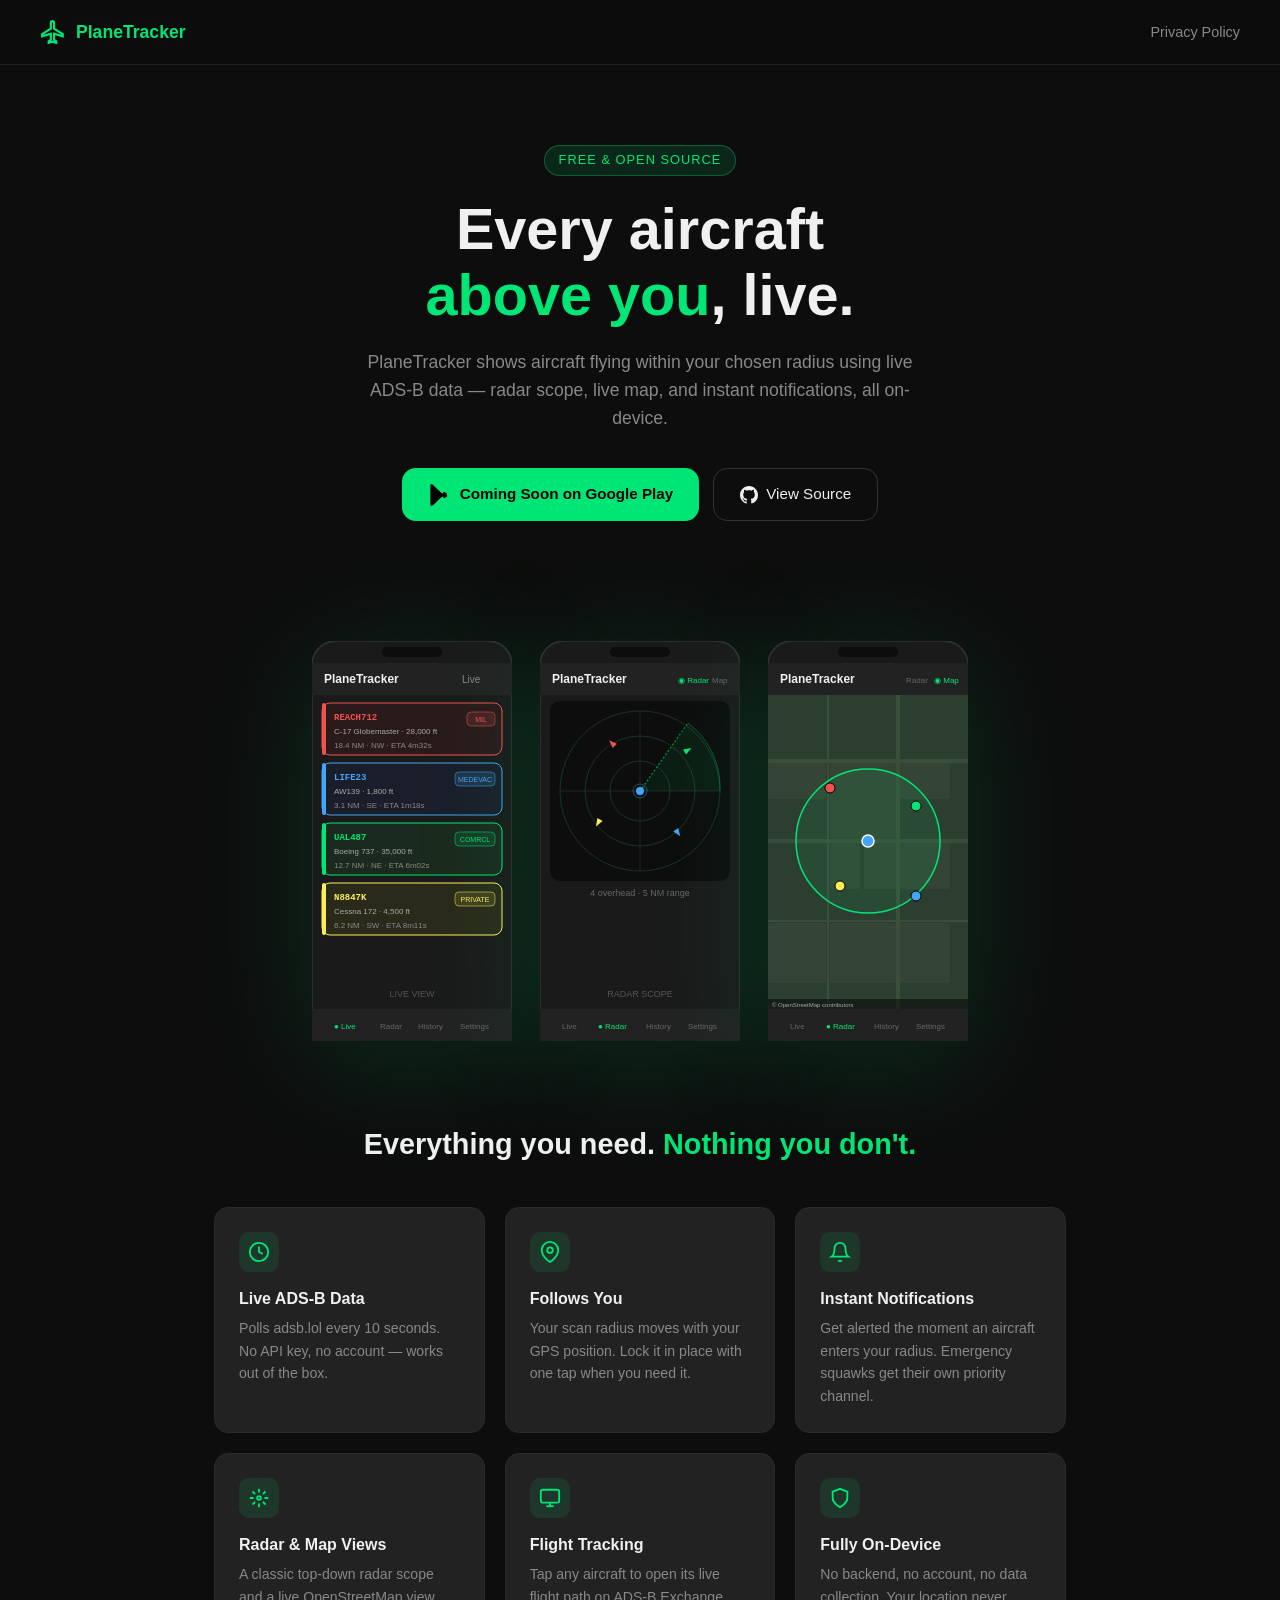
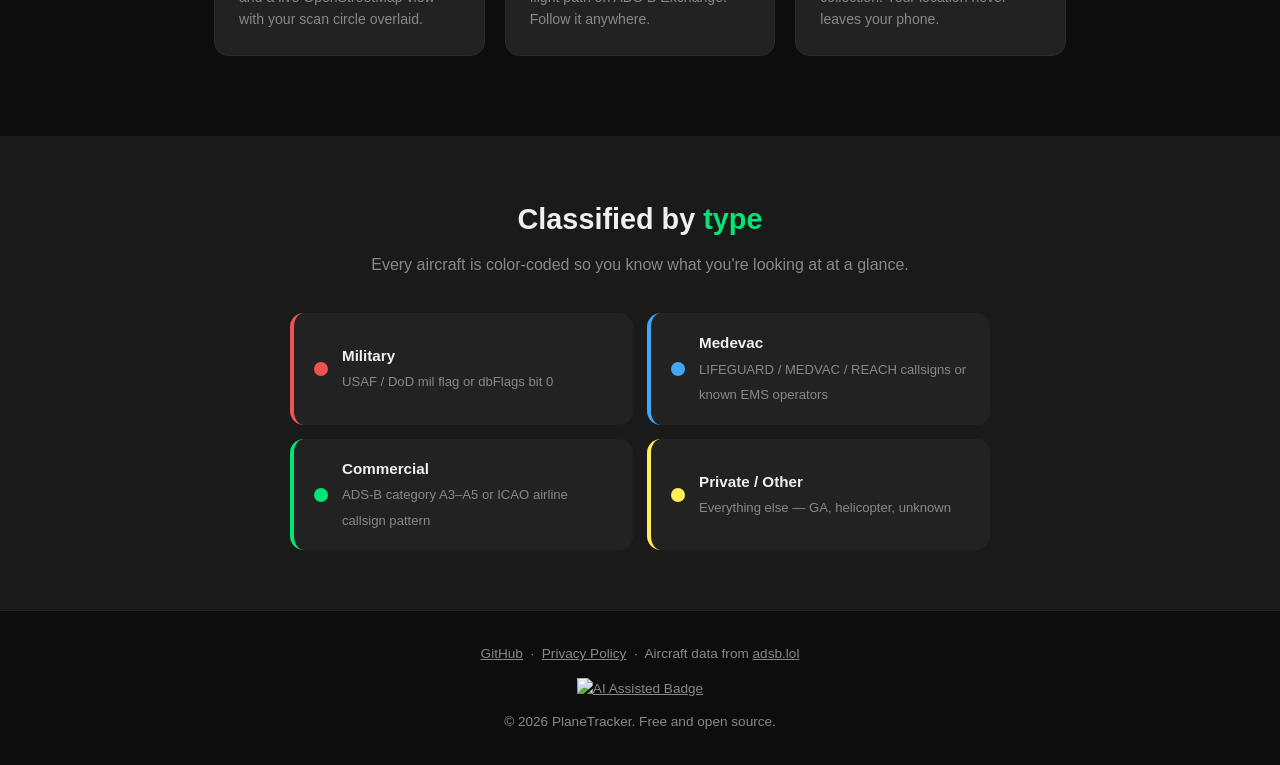
==== docs/index.html @ bd4d2613 "Add GitHub Pages docs site with home page and privacy policy - docs/index.html: landing page with SV" ====
<!DOCTYPE html>
<html lang="en">
<head>
  <meta charset="UTF-8" />
  <meta name="viewport" content="width=device-width, initial-scale=1.0" />
  <title>PlaneTracker — Live Aircraft Radar for Android</title>
  <meta name="description" content="PlaneTracker shows every aircraft flying within your chosen radius using live ADS-B data. Radar scope, live map, and instant notifications." />
  <style>
    :root {
      --bg:       #0d0d0d;
      --surface:  #1a1a1a;
      --card:     #222222;
      --green:    #00e676;
      --green-dim:#00c853;
      --red:      #ef5350;
      --blue:     #42a5f5;
      --yellow:   #ffee58;
      --text:     #f0f0f0;
      --muted:    #888;
      --radius:   14px;
    }
    * { box-sizing: border-box; margin: 0; padding: 0; }
    body {
      background: var(--bg);
      color: var(--text);
      font-family: -apple-system, BlinkMacSystemFont, "Segoe UI", Roboto, sans-serif;
      line-height: 1.6;
    }

    /* NAV */
    nav {
      display: flex;
      align-items: center;
      justify-content: space-between;
      padding: 18px 40px;
      border-bottom: 1px solid #222;
      position: sticky;
      top: 0;
      background: rgba(13,13,13,0.92);
      backdrop-filter: blur(8px);
      z-index: 100;
    }
    .nav-logo {
      display: flex;
      align-items: center;
      gap: 10px;
      font-weight: 700;
      font-size: 1.1rem;
      color: var(--green);
      text-decoration: none;
    }
    .nav-logo svg { width: 26px; height: 26px; }
    nav a { color: var(--muted); text-decoration: none; font-size: .9rem; }
    nav a:hover { color: var(--text); }

    /* HERO */
    .hero {
      text-align: center;
      padding: 80px 24px 60px;
      max-width: 900px;
      margin: 0 auto;
    }
    .hero-tag {
      display: inline-block;
      background: rgba(0,230,118,.12);
      color: var(--green);
      border: 1px solid rgba(0,230,118,.3);
      border-radius: 100px;
      padding: 4px 14px;
      font-size: .8rem;
      letter-spacing: .08em;
      text-transform: uppercase;
      margin-bottom: 20px;
    }
    h1 {
      font-size: clamp(2.2rem, 6vw, 3.6rem);
      font-weight: 800;
      line-height: 1.15;
      margin-bottom: 20px;
    }
    h1 span { color: var(--green); }
    .hero p {
      color: var(--muted);
      font-size: 1.1rem;
      max-width: 560px;
      margin: 0 auto 36px;
    }
    .hero-actions {
      display: flex;
      gap: 14px;
      justify-content: center;
      flex-wrap: wrap;
    }
    .btn-play {
      display: inline-flex;
      align-items: center;
      gap: 10px;
      background: var(--green);
      color: #000;
      font-weight: 700;
      font-size: .95rem;
      padding: 13px 26px;
      border-radius: var(--radius);
      text-decoration: none;
      transition: background .2s;
    }
    .btn-play:hover { background: var(--green-dim); }
    .btn-play svg { width: 22px; height: 22px; }
    .btn-ghost {
      display: inline-flex;
      align-items: center;
      gap: 8px;
      border: 1px solid #333;
      color: var(--text);
      font-size: .95rem;
      padding: 13px 26px;
      border-radius: var(--radius);
      text-decoration: none;
      transition: border-color .2s;
    }
    .btn-ghost:hover { border-color: var(--green); color: var(--green); }

    /* SCREENSHOTS */
    .screenshots {
      display: flex;
      justify-content: center;
      gap: 28px;
      padding: 60px 24px;
      flex-wrap: wrap;
    }
    .phone {
      width: 200px;
      flex-shrink: 0;
      filter: drop-shadow(0 20px 60px rgba(0,230,118,.15));
    }

    /* FEATURES */
    .features {
      max-width: 900px;
      margin: 0 auto;
      padding: 20px 24px 80px;
    }
    .features h2 {
      text-align: center;
      font-size: 1.8rem;
      margin-bottom: 40px;
    }
    .features h2 span { color: var(--green); }
    .grid {
      display: grid;
      grid-template-columns: repeat(auto-fit, minmax(240px, 1fr));
      gap: 20px;
    }
    .feat {
      background: var(--card);
      border: 1px solid #2a2a2a;
      border-radius: var(--radius);
      padding: 24px;
    }
    .feat-icon {
      width: 40px;
      height: 40px;
      background: rgba(0,230,118,.1);
      border-radius: 10px;
      display: flex;
      align-items: center;
      justify-content: center;
      margin-bottom: 14px;
    }
    .feat-icon svg { width: 22px; height: 22px; stroke: var(--green); fill: none; stroke-width: 2; }
    .feat h3 { font-size: 1rem; margin-bottom: 6px; }
    .feat p { color: var(--muted); font-size: .88rem; }

    /* CLASSES */
    .classes {
      background: var(--surface);
      padding: 60px 24px;
    }
    .classes-inner {
      max-width: 700px;
      margin: 0 auto;
      text-align: center;
    }
    .classes h2 { font-size: 1.8rem; margin-bottom: 10px; }
    .classes h2 span { color: var(--green); }
    .classes .sub { color: var(--muted); margin-bottom: 36px; }
    .class-grid {
      display: grid;
      grid-template-columns: repeat(2, 1fr);
      gap: 14px;
      text-align: left;
    }
    .class-card {
      background: var(--card);
      border-radius: var(--radius);
      padding: 18px 20px;
      display: flex;
      align-items: center;
      gap: 14px;
      border-left: 4px solid;
    }
    .class-card.mil  { border-color: var(--red); }
    .class-card.med  { border-color: var(--blue); }
    .class-card.com  { border-color: var(--green); }
    .class-card.priv { border-color: var(--yellow); }
    .dot {
      width: 14px; height: 14px; border-radius: 50%; flex-shrink: 0;
    }
    .dot.mil  { background: var(--red); }
    .dot.med  { background: var(--blue); }
    .dot.com  { background: var(--green); }
    .dot.priv { background: var(--yellow); }
    .class-card div { }
    .class-card strong { display: block; font-size: .95rem; }
    .class-card span { color: var(--muted); font-size: .82rem; }

    /* FOOTER */
    footer {
      border-top: 1px solid #222;
      padding: 32px 24px;
      text-align: center;
      color: var(--muted);
      font-size: .85rem;
    }
    footer a { color: var(--muted); text-decoration: underline; }
    footer a:hover { color: var(--green); }
    footer p + p { margin-top: 8px; }

    @media (max-width: 600px) {
      nav { padding: 14px 20px; }
      .class-grid { grid-template-columns: 1fr; }
    }
  </style>
</head>
<body>

<!-- NAV -->
<nav>
  <a class="nav-logo" href="index.html">
    <svg viewBox="0 0 24 24" fill="none" stroke="currentColor" stroke-width="2">
      <path d="M21 16v-2l-8-5V3.5a1.5 1.5 0 0 0-3 0V9l-8 5v2l8-2.5V19l-2 1.5V22l3.5-1 3.5 1v-1.5L13 19v-5.5z"/>
    </svg>
    PlaneTracker
  </a>
  <a href="privacy.html">Privacy Policy</a>
</nav>

<!-- HERO -->
<section class="hero">
  <div class="hero-tag">Free &amp; Open Source</div>
  <h1>Every aircraft<br /><span>above you</span>, live.</h1>
  <p>PlaneTracker shows aircraft flying within your chosen radius using live ADS-B data — radar scope, live map, and instant notifications, all on-device.</p>
  <div class="hero-actions">
    <a class="btn-play" href="#" id="play-link">
      <!-- Google Play icon -->
      <svg viewBox="0 0 24 24" fill="currentColor"><path d="M3.18 23.76c.37.21.8.22 1.19.04L16.91 12 4.37.2C3.98.02 3.55.03 3.18.24 2.8.46 2.57.88 2.57 1.37v21.26c0 .49.23.91.61 1.13z"/><path d="M20.43 10.18l-2.9-1.66-3.19 3.48 3.19 3.48 2.92-1.67c.83-.48.83-1.15-.02-1.63z"/><path d="M4.37.2l12.54 11.8L5.37 23.8z" opacity=".6"/><path d="M4.37.2 16.91 12 5.37.4z" opacity=".4"/></svg>
      Coming Soon on Google Play
    </a>
    <a class="btn-ghost" href="https://github.com/JTCozart/android-plane-tracker" target="_blank" rel="noopener">
      <svg width="18" height="18" viewBox="0 0 24 24" fill="currentColor"><path d="M12 0C5.37 0 0 5.37 0 12c0 5.31 3.435 9.795 8.205 11.385.6.105.825-.255.825-.57 0-.285-.015-1.23-.015-2.235-3.015.555-3.795-.735-4.035-1.41-.135-.345-.72-1.41-1.23-1.695-.42-.225-1.02-.78-.015-.795.945-.015 1.62.87 1.845 1.23 1.08 1.815 2.805 1.305 3.495.99.105-.78.42-1.305.765-1.605-2.67-.3-5.46-1.335-5.46-5.925 0-1.305.465-2.385 1.23-3.225-.12-.3-.54-1.53.12-3.18 0 0 1.005-.315 3.3 1.23.96-.27 1.98-.405 3-.405s2.04.135 3 .405c2.295-1.56 3.3-1.23 3.3-1.23.66 1.65.24 2.88.12 3.18.765.84 1.23 1.905 1.23 3.225 0 4.605-2.805 5.625-5.475 5.925.435.375.81 1.095.81 2.22 0 1.605-.015 2.895-.015 3.3 0 .315.225.69.825.57A12.02 12.02 0 0 0 24 12c0-6.63-5.37-12-12-12z"/></svg>
      View Source
    </a>
  </div>
</section>

<!-- SCREENSHOTS -->
<section class="screenshots">

  <!-- Phone 1: Live screen -->
  <svg class="phone" viewBox="0 0 200 400" xmlns="http://www.w3.org/2000/svg">
    <rect width="200" height="400" rx="24" fill="#1a1a1a" stroke="#333" stroke-width="1.5"/>
    <!-- notch -->
    <rect x="70" y="6" width="60" height="10" rx="5" fill="#0d0d0d"/>
    <!-- top bar -->
    <rect x="0" y="22" width="200" height="32" fill="#222"/>
    <text x="12" y="42" font-family="sans-serif" font-size="12" font-weight="700" fill="#f0f0f0">PlaneTracker</text>
    <text x="150" y="42" font-family="sans-serif" font-size="10" fill="#888">Live</text>
    <!-- aircraft cards -->
    <!-- card 1 military red -->
    <rect x="10" y="62" width="180" height="52" rx="8" fill="#2a1a1a" stroke="#ef5350" stroke-width="1"/>
    <rect x="10" y="62" width="4" height="52" rx="2" fill="#ef5350"/>
    <text x="22" y="79" font-family="monospace" font-size="9" font-weight="700" fill="#ef5350">REACH712</text>
    <text x="22" y="93" font-family="sans-serif" font-size="8" fill="#aaa">C-17 Globemaster · 28,000 ft</text>
    <text x="22" y="107" font-family="sans-serif" font-size="8" fill="#888">18.4 NM · NW · ETA 4m32s</text>
    <rect x="155" y="71" width="28" height="14" rx="4" fill="rgba(239,83,80,.15)" stroke="#ef5350" stroke-width=".5"/>
    <text x="169" y="81" text-anchor="middle" font-family="sans-serif" font-size="7" fill="#ef5350">MIL</text>
    <!-- card 2 blue medevac -->
    <rect x="10" y="122" width="180" height="52" rx="8" fill="#1a1e2a" stroke="#42a5f5" stroke-width="1"/>
    <rect x="10" y="122" width="4" height="52" rx="2" fill="#42a5f5"/>
    <text x="22" y="139" font-family="monospace" font-size="9" font-weight="700" fill="#42a5f5">LIFE23</text>
    <text x="22" y="153" font-family="sans-serif" font-size="8" fill="#aaa">AW139 · 1,800 ft</text>
    <text x="22" y="167" font-family="sans-serif" font-size="8" fill="#888">3.1 NM · SE · ETA 1m18s</text>
    <rect x="143" y="131" width="40" height="14" rx="4" fill="rgba(66,165,245,.15)" stroke="#42a5f5" stroke-width=".5"/>
    <text x="163" y="141" text-anchor="middle" font-family="sans-serif" font-size="7" fill="#42a5f5">MEDEVAC</text>
    <!-- card 3 green commercial -->
    <rect x="10" y="182" width="180" height="52" rx="8" fill="#1a2a1e" stroke="#00e676" stroke-width="1"/>
    <rect x="10" y="182" width="4" height="52" rx="2" fill="#00e676"/>
    <text x="22" y="199" font-family="monospace" font-size="9" font-weight="700" fill="#00e676">UAL487</text>
    <text x="22" y="213" font-family="sans-serif" font-size="8" fill="#aaa">Boeing 737 · 35,000 ft</text>
    <text x="22" y="227" font-family="sans-serif" font-size="8" fill="#888">12.7 NM · NE · ETA 6m02s</text>
    <rect x="143" y="191" width="40" height="14" rx="4" fill="rgba(0,230,118,.1)" stroke="#00e676" stroke-width=".5"/>
    <text x="163" y="201" text-anchor="middle" font-family="sans-serif" font-size="7" fill="#00e676">COMRCL</text>
    <!-- card 4 yellow private -->
    <rect x="10" y="242" width="180" height="52" rx="8" fill="#2a2a1a" stroke="#ffee58" stroke-width="1"/>
    <rect x="10" y="242" width="4" height="52" rx="2" fill="#ffee58"/>
    <text x="22" y="259" font-family="monospace" font-size="9" font-weight="700" fill="#ffee58">N8847K</text>
    <text x="22" y="273" font-family="sans-serif" font-size="8" fill="#aaa">Cessna 172 · 4,500 ft</text>
    <text x="22" y="287" font-family="sans-serif" font-size="8" fill="#888">6.2 NM · SW · ETA 8m11s</text>
    <rect x="143" y="251" width="40" height="14" rx="4" fill="rgba(255,238,88,.1)" stroke="#ffee58" stroke-width=".5"/>
    <text x="163" y="261" text-anchor="middle" font-family="sans-serif" font-size="7" fill="#ffee58">PRIVATE</text>
    <!-- bottom nav -->
    <rect x="0" y="368" width="200" height="32" fill="#222"/>
    <text x="22" y="388" font-family="sans-serif" font-size="8" fill="#00e676">● Live</text>
    <text x="68" y="388" font-family="sans-serif" font-size="8" fill="#666">Radar</text>
    <text x="106" y="388" font-family="sans-serif" font-size="8" fill="#666">History</text>
    <text x="148" y="388" font-family="sans-serif" font-size="8" fill="#666">Settings</text>
    <!-- label -->
    <text x="100" y="356" text-anchor="middle" font-family="sans-serif" font-size="9" fill="#555">LIVE VIEW</text>
  </svg>

  <!-- Phone 2: Radar scope -->
  <svg class="phone" viewBox="0 0 200 400" xmlns="http://www.w3.org/2000/svg">
    <rect width="200" height="400" rx="24" fill="#1a1a1a" stroke="#333" stroke-width="1.5"/>
    <rect x="70" y="6" width="60" height="10" rx="5" fill="#0d0d0d"/>
    <rect x="0" y="22" width="200" height="32" fill="#222"/>
    <text x="12" y="42" font-family="sans-serif" font-size="12" font-weight="700" fill="#f0f0f0">PlaneTracker</text>
    <!-- top bar icons -->
    <text x="138" y="42" font-family="sans-serif" font-size="8" fill="#00e676">◉ Radar</text>
    <text x="172" y="42" font-family="sans-serif" font-size="8" fill="#666">Map</text>
    <!-- radar scope bg -->
    <rect x="10" y="60" width="180" height="180" rx="10" fill="#0d0d0d"/>
    <!-- rings -->
    <circle cx="100" cy="150" r="80" fill="none" stroke="#1a3322" stroke-width="1"/>
    <circle cx="100" cy="150" r="55" fill="none" stroke="#1a3322" stroke-width="1"/>
    <circle cx="100" cy="150" r="30" fill="none" stroke="#1a3322" stroke-width="1"/>
    <!-- crosshairs -->
    <line x1="20" y1="150" x2="180" y2="150" stroke="#1a3322" stroke-width=".8"/>
    <line x1="100" y1="70" x2="100" y2="230" stroke="#1a3322" stroke-width=".8"/>
    <!-- sweep wedge -->
    <path d="M100,150 L180,150 A80,80 0 0,0 148,82 Z" fill="rgba(0,230,118,0.07)"/>
    <line x1="100" y1="150" x2="148" y2="82" stroke="#00e676" stroke-width="1.2" stroke-dasharray="2,2" opacity=".6"/>
    <!-- sweep arc -->
    <path d="M180,150 A80,80 0 0,0 148,82" fill="none" stroke="rgba(0,230,118,0.3)" stroke-width="1"/>
    <!-- center dot (you) -->
    <circle cx="100" cy="150" r="4" fill="#42a5f5"/>
    <circle cx="100" cy="150" r="7" fill="none" stroke="#42a5f5" stroke-width="1" opacity=".4"/>
    <!-- aircraft triangles -->
    <!-- military NW -->
    <polygon points="72,98 69,106 75,106" fill="#ef5350" transform="rotate(-45,72,102)"/>
    <!-- commercial NE -->
    <polygon points="148,105 145,113 151,113" fill="#00e676" transform="rotate(60,148,109)"/>
    <!-- private SW -->
    <polygon points="58,178 55,186 61,186" fill="#ffee58" transform="rotate(210,58,182)"/>
    <!-- medevac SE -->
    <polygon points="138,188 135,196 141,196" fill="#42a5f5" transform="rotate(145,138,192)"/>
    <!-- count label -->
    <text x="100" y="255" text-anchor="middle" font-family="sans-serif" font-size="9" fill="#666">4 overhead · 5 NM range</text>
    <!-- bottom nav -->
    <rect x="0" y="368" width="200" height="32" fill="#222"/>
    <text x="22" y="388" font-family="sans-serif" font-size="8" fill="#666">Live</text>
    <text x="58" y="388" font-family="sans-serif" font-size="8" fill="#00e676">● Radar</text>
    <text x="106" y="388" font-family="sans-serif" font-size="8" fill="#666">History</text>
    <text x="148" y="388" font-family="sans-serif" font-size="8" fill="#666">Settings</text>
    <text x="100" y="356" text-anchor="middle" font-family="sans-serif" font-size="9" fill="#555">RADAR SCOPE</text>
  </svg>

  <!-- Phone 3: Map view -->
  <svg class="phone" viewBox="0 0 200 400" xmlns="http://www.w3.org/2000/svg">
    <rect width="200" height="400" rx="24" fill="#1a1a1a" stroke="#333" stroke-width="1.5"/>
    <rect x="70" y="6" width="60" height="10" rx="5" fill="#0d0d0d"/>
    <rect x="0" y="22" width="200" height="32" fill="#222"/>
    <text x="12" y="42" font-family="sans-serif" font-size="12" font-weight="700" fill="#f0f0f0">PlaneTracker</text>
    <text x="138" y="42" font-family="sans-serif" font-size="8" fill="#666">Radar</text>
    <text x="166" y="42" font-family="sans-serif" font-size="8" fill="#00e676">◉ Map</text>
    <!-- map background tiles (simplified grid) -->
    <rect x="0" y="54" width="200" height="314" fill="#2c3e30" rx="0"/>
    <!-- road grid -->
    <line x1="0" y1="120" x2="200" y2="120" stroke="#3a4f3a" stroke-width="4"/>
    <line x1="0" y1="200" x2="200" y2="200" stroke="#3a4f3a" stroke-width="4"/>
    <line x1="0" y1="280" x2="200" y2="280" stroke="#3a4f3a" stroke-width="2"/>
    <line x1="60" y1="54" x2="60" y2="368" stroke="#3a4f3a" stroke-width="2"/>
    <line x1="130" y1="54" x2="130" y2="368" stroke="#3a4f3a" stroke-width="4"/>
    <!-- blocks -->
    <rect x="62" y="122" width="66" height="76" rx="2" fill="#354535"/>
    <rect x="132" y="122" width="50" height="36" rx="2" fill="#354535"/>
    <rect x="62" y="202" width="30" height="46" rx="2" fill="#354535"/>
    <rect x="96" y="202" width="32" height="46" rx="2" fill="#354535"/>
    <rect x="132" y="202" width="50" height="46" rx="2" fill="#354535"/>
    <rect x="0" y="122" width="58" height="36" rx="2" fill="#354535"/>
    <rect x="0" y="282" width="58" height="60" rx="2" fill="#354535"/>
    <rect x="62" y="282" width="66" height="60" rx="2" fill="#354535"/>
    <rect x="132" y="282" width="50" height="60" rx="2" fill="#354535"/>
    <!-- scan radius circle -->
    <circle cx="100" cy="200" r="72" fill="rgba(0,230,118,.08)" stroke="#00e676" stroke-width="1.5"/>
    <!-- you marker -->
    <circle cx="100" cy="200" r="6" fill="#42a5f5" stroke="#fff" stroke-width="1.5"/>
    <!-- aircraft dots -->
    <circle cx="62" cy="147" r="5" fill="#ef5350" stroke="#000" stroke-width="1"/>
    <circle cx="148" cy="165" r="5" fill="#00e676" stroke="#000" stroke-width="1"/>
    <circle cx="72" cy="245" r="5" fill="#ffee58" stroke="#000" stroke-width="1"/>
    <circle cx="148" cy="255" r="5" fill="#42a5f5" stroke="#000" stroke-width="1"/>
    <!-- osm attribution (realistic detail) -->
    <rect x="0" y="358" width="200" height="10" fill="rgba(0,0,0,.5)"/>
    <text x="4" y="366" font-family="sans-serif" font-size="6" fill="#aaa">© OpenStreetMap contributors</text>
    <!-- bottom nav -->
    <rect x="0" y="368" width="200" height="32" fill="#222"/>
    <text x="22" y="388" font-family="sans-serif" font-size="8" fill="#666">Live</text>
    <text x="58" y="388" font-family="sans-serif" font-size="8" fill="#00e676">● Radar</text>
    <text x="106" y="388" font-family="sans-serif" font-size="8" fill="#666">History</text>
    <text x="148" y="388" font-family="sans-serif" font-size="8" fill="#666">Settings</text>
    <text x="100" y="356" text-anchor="middle" font-family="sans-serif" font-size="0" fill="#555">MAP VIEW</text>
  </svg>

</section>

<!-- FEATURES -->
<section class="features">
  <h2>Everything you need. <span>Nothing you don't.</span></h2>
  <div class="grid">
    <div class="feat">
      <div class="feat-icon">
        <svg viewBox="0 0 24 24"><circle cx="12" cy="12" r="10"/><polyline points="12 6 12 12 16 14"/></svg>
      </div>
      <h3>Live ADS-B Data</h3>
      <p>Polls adsb.lol every 10 seconds. No API key, no account — works out of the box.</p>
    </div>
    <div class="feat">
      <div class="feat-icon">
        <svg viewBox="0 0 24 24"><path d="M21 10c0 7-9 13-9 13s-9-6-9-13a9 9 0 0 1 18 0z"/><circle cx="12" cy="10" r="3"/></svg>
      </div>
      <h3>Follows You</h3>
      <p>Your scan radius moves with your GPS position. Lock it in place with one tap when you need it.</p>
    </div>
    <div class="feat">
      <div class="feat-icon">
        <svg viewBox="0 0 24 24"><path d="M18 8A6 6 0 0 0 6 8c0 7-3 9-3 9h18s-3-2-3-9"/><path d="M13.73 21a2 2 0 0 1-3.46 0"/></svg>
      </div>
      <h3>Instant Notifications</h3>
      <p>Get alerted the moment an aircraft enters your radius. Emergency squawks get their own priority channel.</p>
    </div>
    <div class="feat">
      <div class="feat-icon">
        <svg viewBox="0 0 24 24"><circle cx="12" cy="12" r="2"/><path d="M12 2v4M12 18v4M4.93 4.93l2.83 2.83M16.24 16.24l2.83 2.83M2 12h4M18 12h4M4.93 19.07l2.83-2.83M16.24 7.76l2.83-2.83"/></svg>
      </div>
      <h3>Radar &amp; Map Views</h3>
      <p>A classic top-down radar scope and a live OpenStreetMap view with your scan circle overlaid.</p>
    </div>
    <div class="feat">
      <div class="feat-icon">
        <svg viewBox="0 0 24 24"><rect x="2" y="3" width="20" height="14" rx="2"/><line x1="8" y1="21" x2="16" y2="21"/><line x1="12" y1="17" x2="12" y2="21"/></svg>
      </div>
      <h3>Flight Tracking</h3>
      <p>Tap any aircraft to open its live flight path on ADS-B Exchange. Follow it anywhere.</p>
    </div>
    <div class="feat">
      <div class="feat-icon">
        <svg viewBox="0 0 24 24"><path d="M12 22s8-4 8-10V5l-8-3-8 3v7c0 6 8 10 8 10z"/></svg>
      </div>
      <h3>Fully On-Device</h3>
      <p>No backend, no account, no data collection. Your location never leaves your phone.</p>
    </div>
  </div>
</section>

<!-- AIRCRAFT CLASSES -->
<section class="classes">
  <div class="classes-inner">
    <h2>Classified by <span>type</span></h2>
    <p class="sub">Every aircraft is color-coded so you know what you're looking at at a glance.</p>
    <div class="class-grid">
      <div class="class-card mil">
        <div class="dot mil"></div>
        <div>
          <strong>Military</strong>
          <span>USAF / DoD mil flag or dbFlags bit 0</span>
        </div>
      </div>
      <div class="class-card med">
        <div class="dot med"></div>
        <div>
          <strong>Medevac</strong>
          <span>LIFEGUARD / MEDVAC / REACH callsigns or known EMS operators</span>
        </div>
      </div>
      <div class="class-card com">
        <div class="dot com"></div>
        <div>
          <strong>Commercial</strong>
          <span>ADS-B category A3–A5 or ICAO airline callsign pattern</span>
        </div>
      </div>
      <div class="class-card priv">
        <div class="dot priv"></div>
        <div>
          <strong>Private / Other</strong>
          <span>Everything else — GA, helicopter, unknown</span>
        </div>
      </div>
    </div>
  </div>
</section>

<!-- FOOTER -->
<footer>
  <p>
    <a href="https://github.com/JTCozart/android-plane-tracker" target="_blank" rel="noopener">GitHub</a>
    &nbsp;·&nbsp;
    <a href="privacy.html">Privacy Policy</a>
    &nbsp;·&nbsp;
    Aircraft data from <a href="https://adsb.lol" target="_blank" rel="noopener">adsb.lol</a>
  </p>
  <p style="margin-top:12px;">
    <a href="https://www.aihonestybadge.com" target="_blank" rel="noopener">
      <img src="https://www.aihonestybadge.com/badges/ai-assisted.svg" alt="AI Assisted Badge" style="height:28px;vertical-align:middle;" />
    </a>
  </p>
  <p style="margin-top:12px;">© 2026 PlaneTracker. Free and open source.</p>
</footer>

</body>
</html>
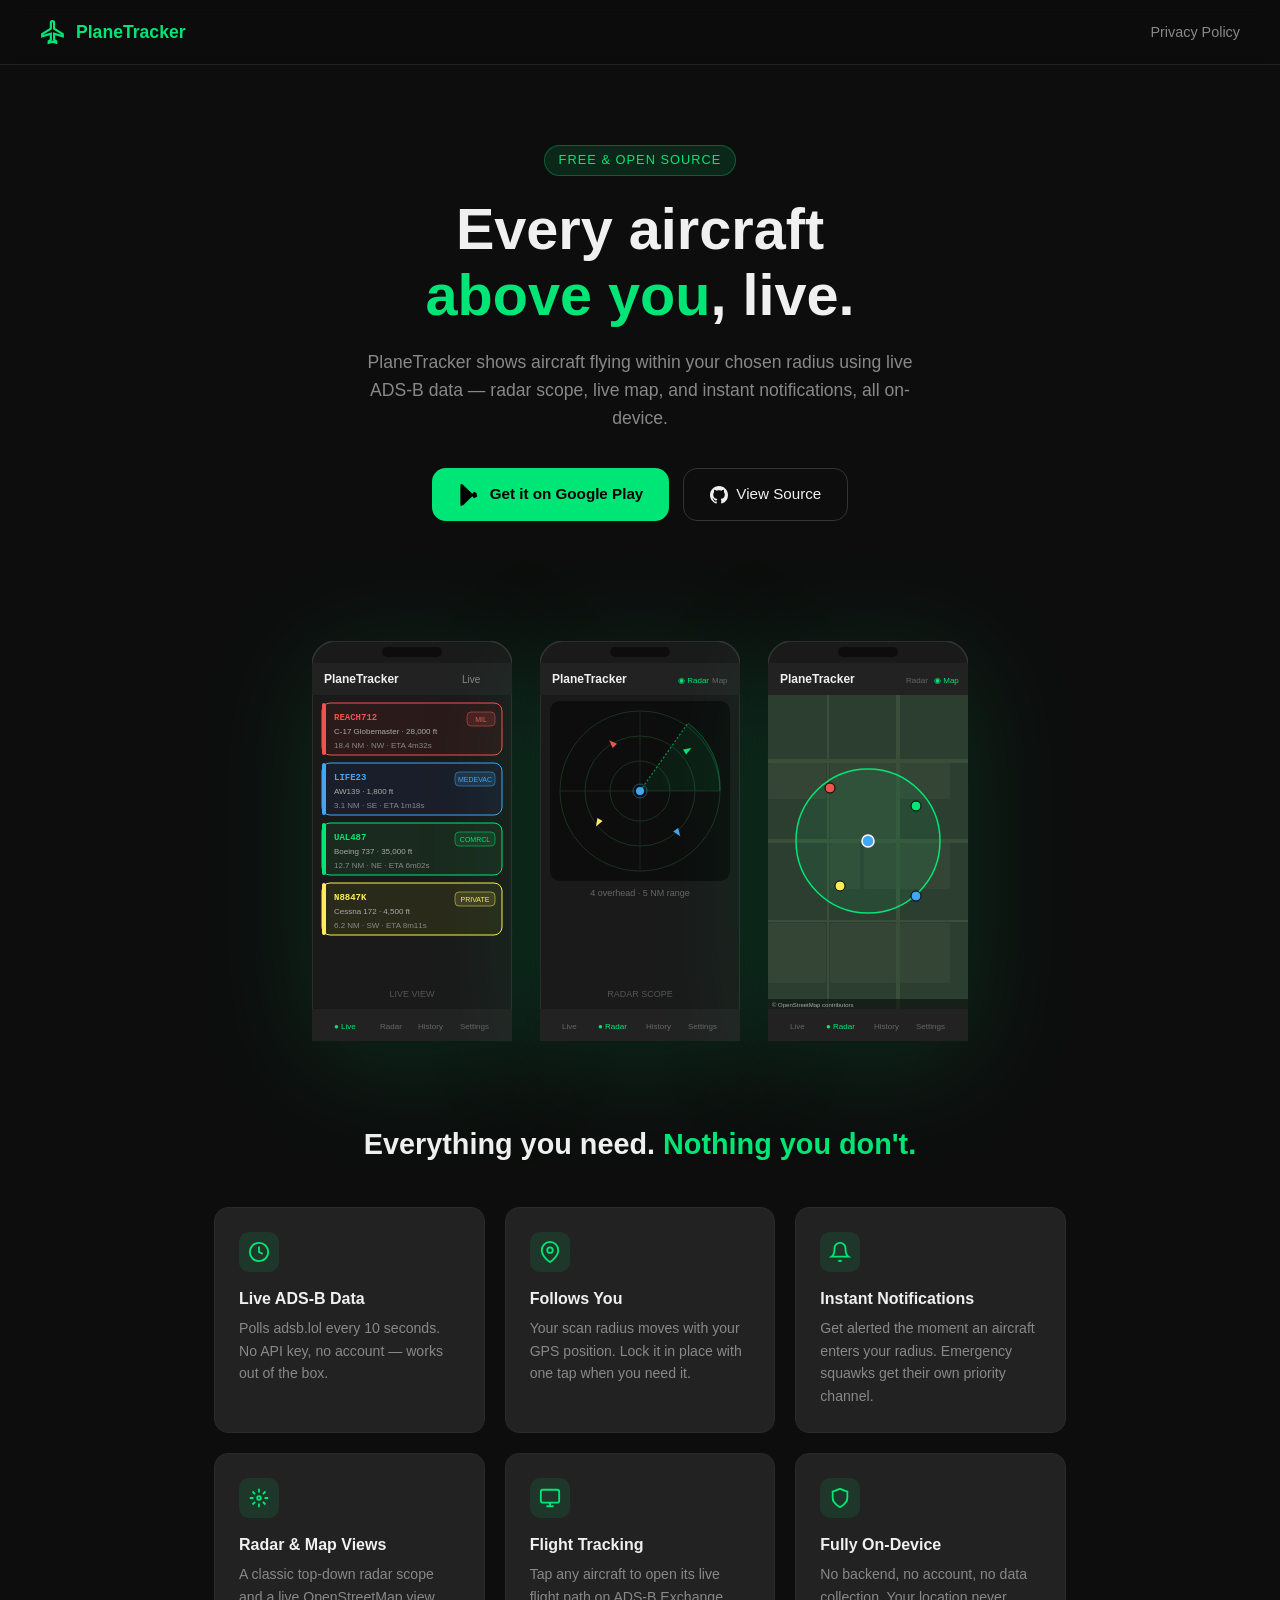
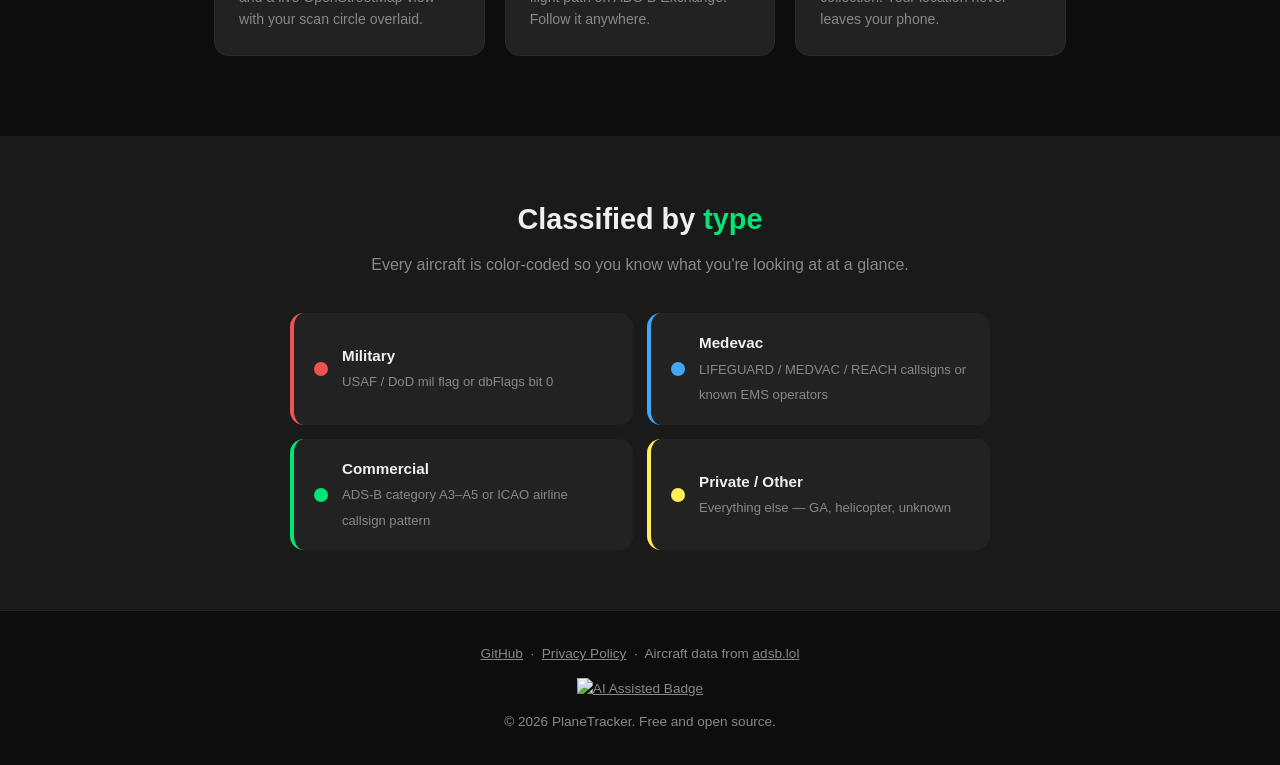
==== commit 6aa90b0b: "Link Play Store button to live listing" ====
--- a/docs/index.html
+++ b/docs/index.html
@@ -251,10 +251,10 @@
   <h1>Every aircraft<br /><span>above you</span>, live.</h1>
   <p>PlaneTracker shows aircraft flying within your chosen radius using live ADS-B data — radar scope, live map, and instant notifications, all on-device.</p>
   <div class="hero-actions">
-    <a class="btn-play" href="#" id="play-link">
+    <a class="btn-play" href="https://play.google.com/store/apps/details?id=com.jtcozart.planetracker" id="play-link" target="_blank" rel="noopener">
       <!-- Google Play icon -->
       <svg viewBox="0 0 24 24" fill="currentColor"><path d="M3.18 23.76c.37.21.8.22 1.19.04L16.91 12 4.37.2C3.98.02 3.55.03 3.18.24 2.8.46 2.57.88 2.57 1.37v21.26c0 .49.23.91.61 1.13z"/><path d="M20.43 10.18l-2.9-1.66-3.19 3.48 3.19 3.48 2.92-1.67c.83-.48.83-1.15-.02-1.63z"/><path d="M4.37.2l12.54 11.8L5.37 23.8z" opacity=".6"/><path d="M4.37.2 16.91 12 5.37.4z" opacity=".4"/></svg>
-      Coming Soon on Google Play
+      Get it on Google Play
     </a>
     <a class="btn-ghost" href="https://github.com/JTCozart/android-plane-tracker" target="_blank" rel="noopener">
       <svg width="18" height="18" viewBox="0 0 24 24" fill="currentColor"><path d="M12 0C5.37 0 0 5.37 0 12c0 5.31 3.435 9.795 8.205 11.385.6.105.825-.255.825-.57 0-.285-.015-1.23-.015-2.235-3.015.555-3.795-.735-4.035-1.41-.135-.345-.72-1.41-1.23-1.695-.42-.225-1.02-.78-.015-.795.945-.015 1.62.87 1.845 1.23 1.08 1.815 2.805 1.305 3.495.99.105-.78.42-1.305.765-1.605-2.67-.3-5.46-1.335-5.46-5.925 0-1.305.465-2.385 1.23-3.225-.12-.3-.54-1.53.12-3.18 0 0 1.005-.315 3.3 1.23.96-.27 1.98-.405 3-.405s2.04.135 3 .405c2.295-1.56 3.3-1.23 3.3-1.23.66 1.65.24 2.88.12 3.18.765.84 1.23 1.905 1.23 3.225 0 4.605-2.805 5.625-5.475 5.925.435.375.81 1.095.81 2.22 0 1.605-.015 2.895-.015 3.3 0 .315.225.69.825.57A12.02 12.02 0 0 0 24 12c0-6.63-5.37-12-12-12z"/></svg>
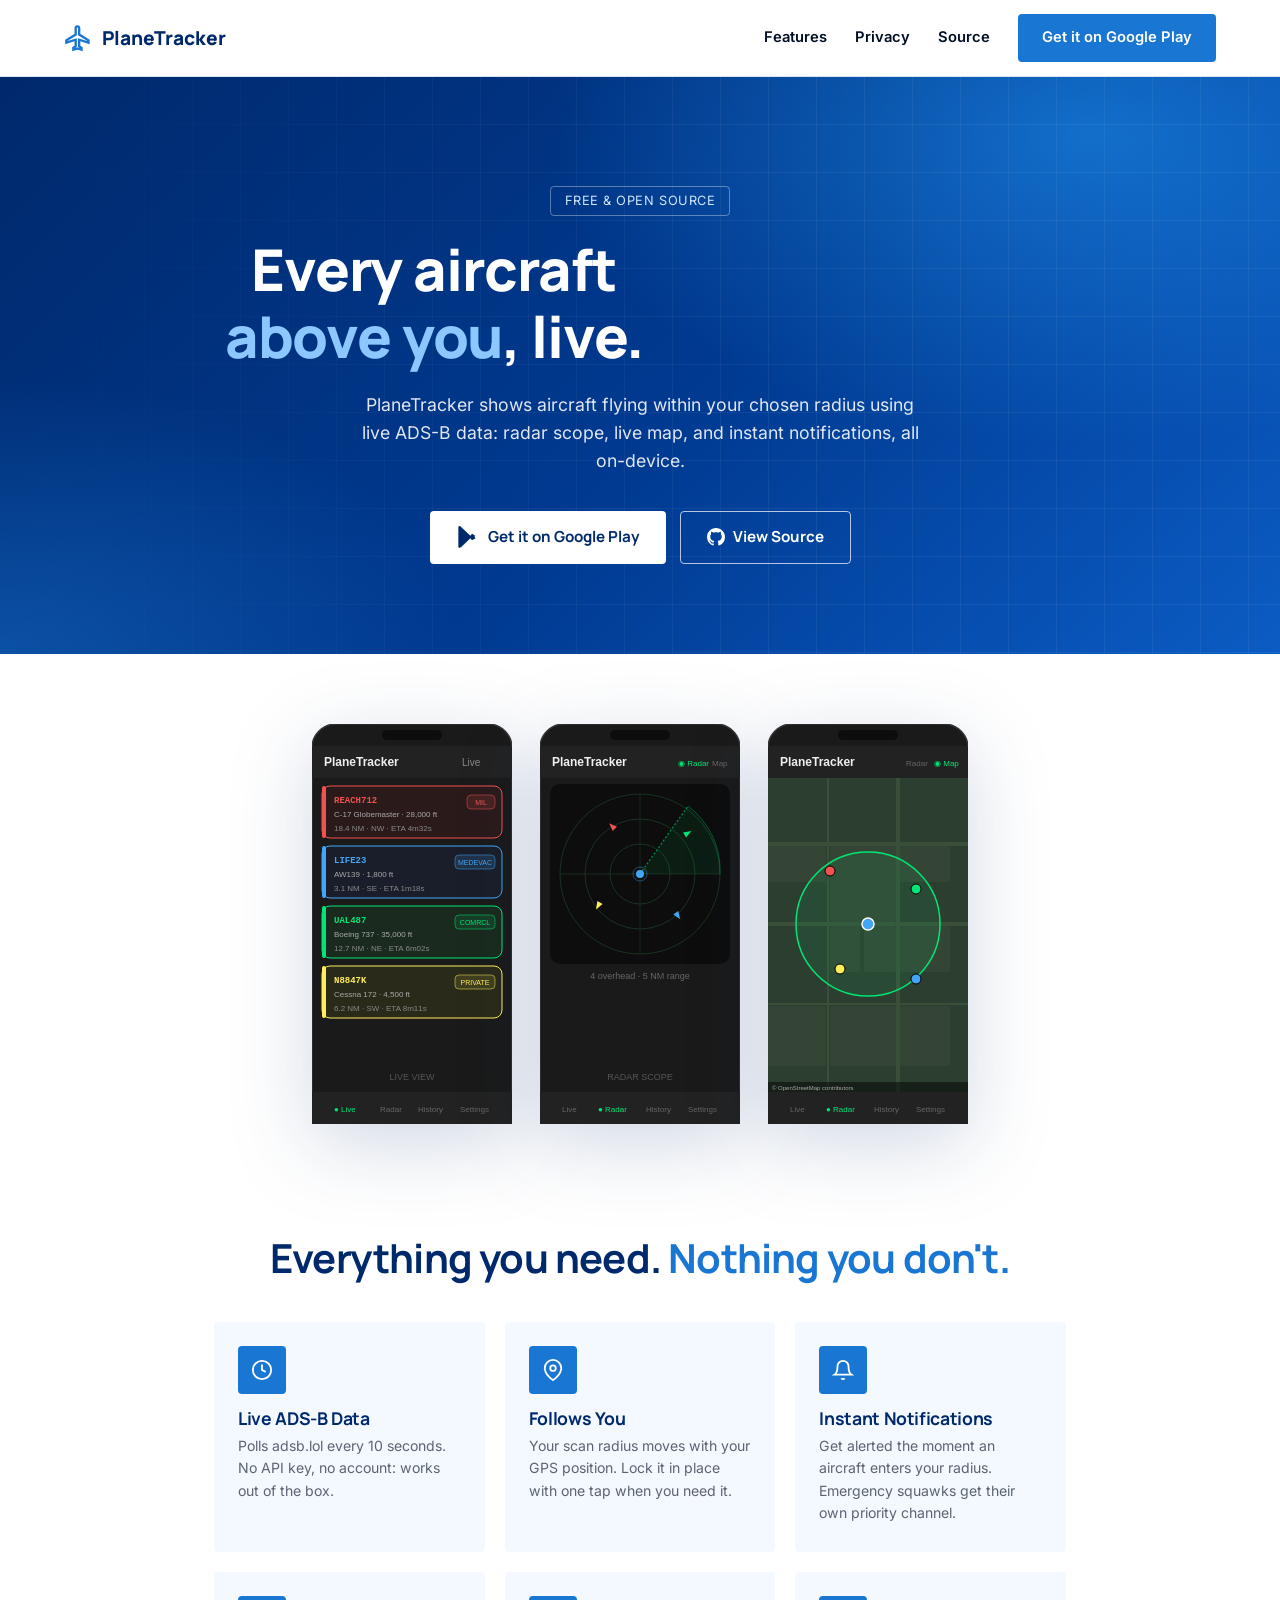
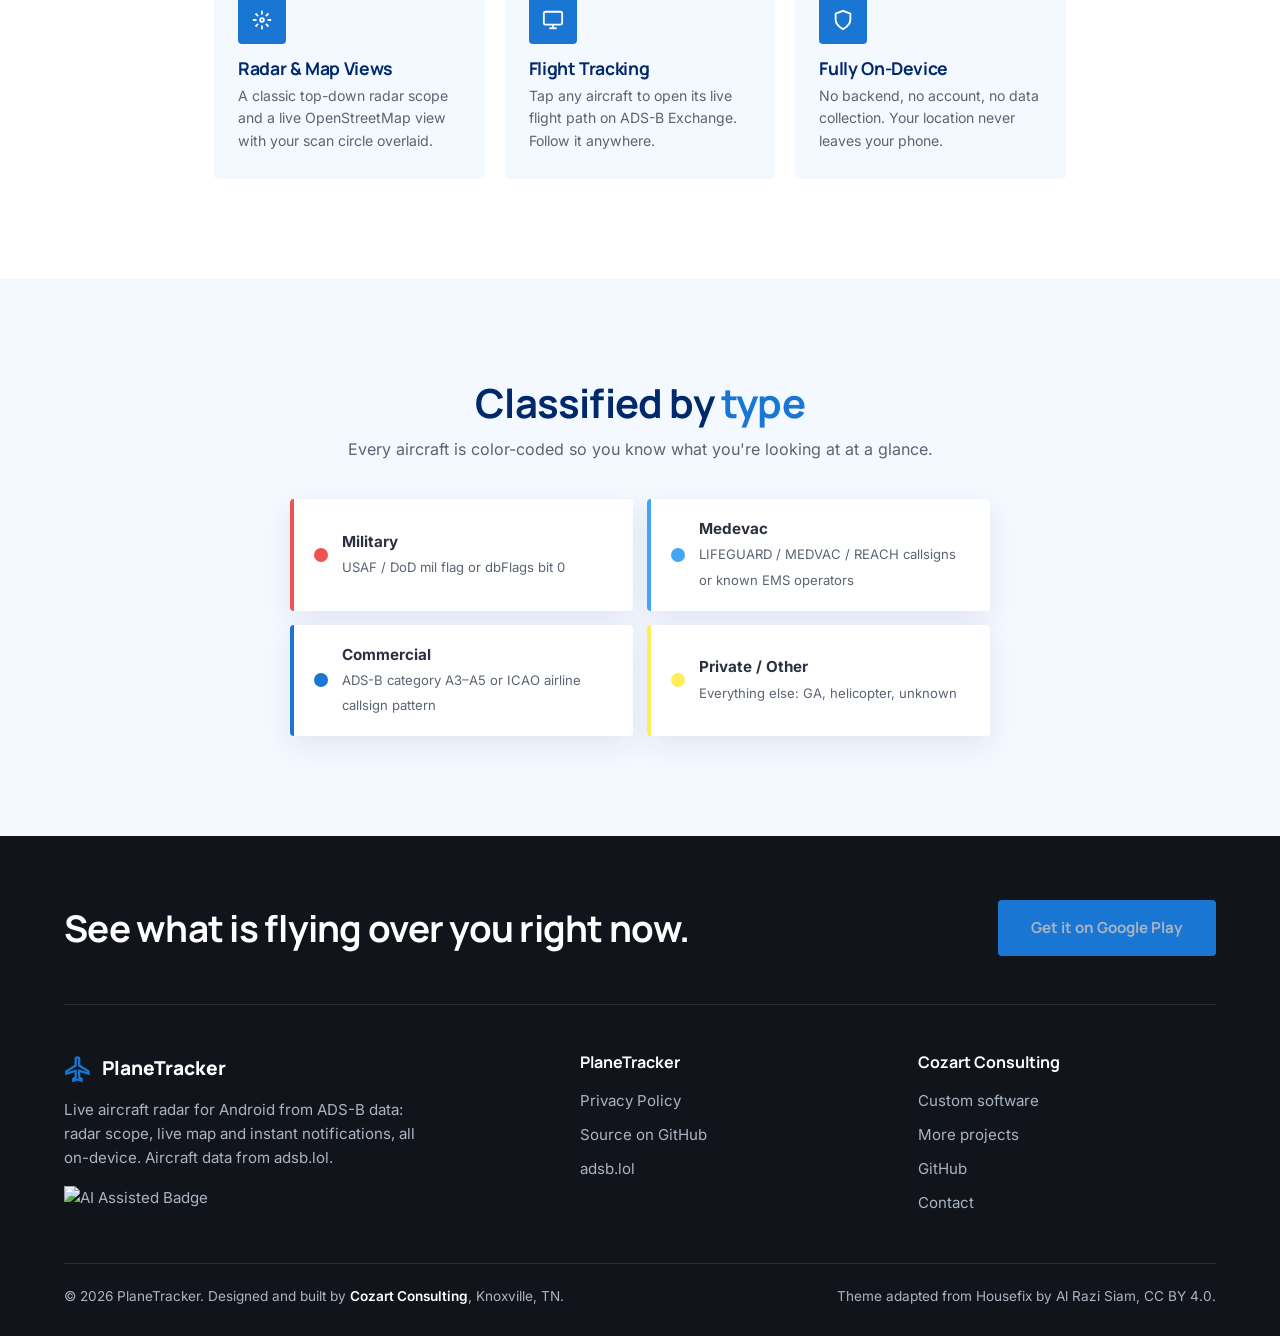
==== commit 932bacac: "Restyle the project site with the shared Cozart marketing theme Both pages now load theme.css (adapt" ====
--- a/docs/index.html
+++ b/docs/index.html
@@ -3,8 +3,11 @@
 <head>
   <meta charset="UTF-8" />
   <meta name="viewport" content="width=device-width, initial-scale=1.0" />
-  <title>PlaneTracker — Live Aircraft Radar for Android</title>
+  <title>PlaneTracker: Live Aircraft Radar for Android</title>
   <meta name="description" content="PlaneTracker shows every aircraft flying within your chosen radius using live ADS-B data. Radar scope, live map, and instant notifications." />
+  <link rel="preload" href="fonts/Manrope-latin.woff2" as="font" type="font/woff2" crossorigin />
+  <link rel="preload" href="fonts/Inter-latin.woff2" as="font" type="font/woff2" crossorigin />
+  <link rel="stylesheet" href="theme.css" />
   <style>
     :root {
       --bg:       #0d0d0d;
@@ -27,31 +30,11 @@
       line-height: 1.6;
     }
 
-    /* NAV */
-    nav {
-      display: flex;
-      align-items: center;
-      justify-content: space-between;
-      padding: 18px 40px;
-      border-bottom: 1px solid #222;
-      position: sticky;
-      top: 0;
-      background: rgba(13,13,13,0.92);
-      backdrop-filter: blur(8px);
-      z-index: 100;
-    }
-    .nav-logo {
-      display: flex;
-      align-items: center;
-      gap: 10px;
-      font-weight: 700;
-      font-size: 1.1rem;
-      color: var(--green);
-      text-decoration: none;
-    }
-    .nav-logo svg { width: 26px; height: 26px; }
-    nav a { color: var(--muted); text-decoration: none; font-size: .9rem; }
-    nav a:hover { color: var(--text); }
+    
+    
+    
+    
+    
 
     /* HERO */
     .hero {
@@ -214,42 +197,39 @@
     .class-card strong { display: block; font-size: .95rem; }
     .class-card span { color: var(--muted); font-size: .82rem; }
 
-    /* FOOTER */
-    footer {
-      border-top: 1px solid #222;
-      padding: 32px 24px;
-      text-align: center;
-      color: var(--muted);
-      font-size: .85rem;
-    }
-    footer a { color: var(--muted); text-decoration: underline; }
-    footer a:hover { color: var(--green); }
-    footer p + p { margin-top: 8px; }
+    
+    
+    
+    
 
     @media (max-width: 600px) {
-      nav { padding: 14px 20px; }
+      
       .class-grid { grid-template-columns: 1fr; }
     }
   </style>
+  <link rel="stylesheet" href="site.css" />
 </head>
 <body>
 
 <!-- NAV -->
-<nav>
-  <a class="nav-logo" href="index.html">
-    <svg viewBox="0 0 24 24" fill="none" stroke="currentColor" stroke-width="2">
-      <path d="M21 16v-2l-8-5V3.5a1.5 1.5 0 0 0-3 0V9l-8 5v2l8-2.5V19l-2 1.5V22l3.5-1 3.5 1v-1.5L13 19v-5.5z"/>
-    </svg>
-    PlaneTracker
-  </a>
-  <a href="privacy.html">Privacy Policy</a>
-</nav>
+<header class="site-header">
+  <div class="container nav">
+    <a class="brand" href="index.html"><svg viewBox="0 0 24 24" fill="none" stroke="currentColor" stroke-width="2" aria-hidden="true"><path d="M21 16v-2l-8-5V3.5a1.5 1.5 0 0 0-3 0V9l-8 5v2l8-2.5V19l-2 1.5V22l3.5-1 3.5 1v-1.5L13 19v-5.5z"/></svg> <span>PlaneTracker</span></a>
+    <button class="nav-toggle" id="navToggle" aria-label="Toggle menu" aria-expanded="false" aria-controls="navLinks"><span></span><span></span><span></span></button>
+    <nav class="nav-links" id="navLinks">
+      <a href="index.html#features">Features</a>
+      <a href="privacy.html">Privacy</a>
+      <a href="https://github.com/JTCozart/android-plane-tracker">Source</a>
+      <a class="nav-cta" href="https://play.google.com/store/apps/details?id=com.jtcozart.planetracker">Get it on Google Play</a>
+    </nav>
+  </div>
+</header>
 
 <!-- HERO -->
-<section class="hero">
+<section class="hero" id="top">
   <div class="hero-tag">Free &amp; Open Source</div>
   <h1>Every aircraft<br /><span>above you</span>, live.</h1>
-  <p>PlaneTracker shows aircraft flying within your chosen radius using live ADS-B data — radar scope, live map, and instant notifications, all on-device.</p>
+  <p>PlaneTracker shows aircraft flying within your chosen radius using live ADS-B data: radar scope, live map, and instant notifications, all on-device.</p>
   <div class="hero-actions">
     <a class="btn-play" href="https://play.google.com/store/apps/details?id=com.jtcozart.planetracker" id="play-link" target="_blank" rel="noopener">
       <!-- Google Play icon -->
@@ -414,7 +394,7 @@
 </section>
 
 <!-- FEATURES -->
-<section class="features">
+<section class="features" id="features">
   <h2>Everything you need. <span>Nothing you don't.</span></h2>
   <div class="grid">
     <div class="feat">
@@ -422,7 +402,7 @@
         <svg viewBox="0 0 24 24"><circle cx="12" cy="12" r="10"/><polyline points="12 6 12 12 16 14"/></svg>
       </div>
       <h3>Live ADS-B Data</h3>
-      <p>Polls adsb.lol every 10 seconds. No API key, no account — works out of the box.</p>
+      <p>Polls adsb.lol every 10 seconds. No API key, no account: works out of the box.</p>
     </div>
     <div class="feat">
       <div class="feat-icon">
@@ -493,7 +473,7 @@
         <div class="dot priv"></div>
         <div>
           <strong>Private / Other</strong>
-          <span>Everything else — GA, helicopter, unknown</span>
+          <span>Everything else: GA, helicopter, unknown</span>
         </div>
       </div>
     </div>
@@ -501,21 +481,66 @@
 </section>
 
 <!-- FOOTER -->
-<footer>
-  <p>
-    <a href="https://github.com/JTCozart/android-plane-tracker" target="_blank" rel="noopener">GitHub</a>
-    &nbsp;·&nbsp;
-    <a href="privacy.html">Privacy Policy</a>
-    &nbsp;·&nbsp;
-    Aircraft data from <a href="https://adsb.lol" target="_blank" rel="noopener">adsb.lol</a>
-  </p>
-  <p style="margin-top:12px;">
-    <a href="https://www.aihonestybadge.com" target="_blank" rel="noopener">
-      <img src="https://www.aihonestybadge.com/badges/ai-assisted.svg" alt="AI Assisted Badge" style="height:28px;vertical-align:middle;" />
-    </a>
-  </p>
-  <p style="margin-top:12px;">© 2026 PlaneTracker. Free and open source.</p>
+<footer class="site-footer">
+  <div class="container">
+    <div class="footer-cta">
+      <h2>See what is flying over you right now.</h2>
+      <a class="btn btn-primary" href="https://play.google.com/store/apps/details?id=com.jtcozart.planetracker">Get it on Google Play</a>
+    </div>
+
+    <div class="footer-grid">
+      <div class="footer-brand">
+        <a class="brand" href="index.html"><svg viewBox="0 0 24 24" fill="none" stroke="currentColor" stroke-width="2" aria-hidden="true"><path d="M21 16v-2l-8-5V3.5a1.5 1.5 0 0 0-3 0V9l-8 5v2l8-2.5V19l-2 1.5V22l3.5-1 3.5 1v-1.5L13 19v-5.5z"/></svg> <span>PlaneTracker</span></a>
+        <p>Live aircraft radar for Android from ADS-B data: radar scope, live map and instant notifications, all on-device. Aircraft data from adsb.lol.</p>
+        <a href="https://www.aihonestybadge.com" target="_blank" rel="noopener"><img src="https://www.aihonestybadge.com/badges/ai-assisted.svg" alt="AI Assisted Badge" style="max-width:170px;margin-top:8px" /></a>
+      </div>
+
+      <nav class="footer-col" aria-label="PlaneTracker">
+        <h3>PlaneTracker</h3>
+        <ul>
+          <li><a href="privacy.html">Privacy Policy</a></li>
+          <li><a href="https://github.com/JTCozart/android-plane-tracker">Source on GitHub</a></li>
+          <li><a href="https://adsb.lol">adsb.lol</a></li>
+        </ul>
+      </nav>
+
+      <nav class="footer-col" aria-label="Cozart Consulting">
+        <h3>Cozart Consulting</h3>
+        <ul>
+          <li><a href="https://cozartconsulting.com/">Custom software</a></li>
+          <li><a href="https://cozartconsulting.com/#work">More projects</a></li>
+          <li><a href="https://github.com/JTCozart">GitHub</a></li>
+          <li><a href="https://cozartconsulting.com/#contact">Contact</a></li>
+        </ul>
+      </nav>
+    </div>
+
+    <div class="footer-bottom">
+      <span>&copy; <span id="year">2026</span> PlaneTracker. Designed and built by <a href="https://cozartconsulting.com/">Cozart Consulting</a>, Knoxville, TN.</span>
+      <span class="theme-credit">Theme adapted from <a href="https://www.figma.com/community/file/1479561357645494407">Housefix</a> by Al Razi Siam, <a href="https://creativecommons.org/licenses/by/4.0/">CC BY 4.0</a>.</span>
+    </div>
+  </div>
 </footer>
 
+<script>
+  (function () {
+    var toggle = document.getElementById('navToggle');
+    var links = document.getElementById('navLinks');
+    if (!toggle || !links) return;
+    toggle.addEventListener('click', function () {
+      var open = links.classList.toggle('open');
+      toggle.classList.toggle('open', open);
+      toggle.setAttribute('aria-expanded', open ? 'true' : 'false');
+    });
+    links.querySelectorAll('a').forEach(function (a) {
+      a.addEventListener('click', function () {
+        links.classList.remove('open');
+        toggle.classList.remove('open');
+        toggle.setAttribute('aria-expanded', 'false');
+      });
+    });
+  })();
+  document.getElementById('year').textContent = new Date().getFullYear();
+</script>
 </body>
 </html>
--- a/docs/theme.css
+++ b/docs/theme.css
@@ -0,0 +1,282 @@
+/*
+  Cozart marketing theme, shared by every product marketing page.
+  Canonical copy: .claude/marketing-kit/theme.css. Sites keep a copy beside their index.html;
+  edit the canonical file and copy it out, never fork a site's copy. Rules are in .claude/design.md.
+
+  Layout, colour and type are adapted from "Housefix - Handyman Plumber Website" by Al Razi Siam
+  (figma.com/community/file/1479561357645494407), licensed CC BY 4.0. Changes: own markup and CSS,
+  darker primary blue for text contrast, no template images, logo or copy.
+*/
+
+@font-face {
+  font-family: "Manrope";
+  src: url("fonts/Manrope-latin.woff2") format("woff2");
+  font-weight: 500 800;
+  font-display: swap;
+}
+@font-face {
+  font-family: "Inter";
+  src: url("fonts/Inter-latin.woff2") format("woff2");
+  font-weight: 400 700;
+  font-display: swap;
+}
+
+:root {
+  --mk-primary: #1976d2;          /* buttons, links, eyebrows: 4.6:1 with white */
+  --mk-primary-hover: #1565c0;
+  --mk-primary-bright: #2196f3;   /* decoration only (icons, glows), never small text */
+  --mk-primary-soft: rgba(33, 150, 243, 0.1);
+  --mk-navy: #00296c;             /* headings */
+  --mk-ink: #000e24;              /* top bar, hero base */
+  --mk-footer: #11141b;
+  --mk-tint: #f4f8ff;             /* alternate section band, card fill */
+  --mk-surface: #ffffff;
+  --mk-text: #2b3140;
+  --mk-muted: #5b6472;
+  --mk-border: #dce5f3;
+  --mk-on-dark: #ffffff;
+  --mk-on-dark-muted: #aab4c3;
+  --mk-radius: 4px;
+  --mk-radius-lg: 8px;
+  --mk-shadow: 0 10px 30px rgba(0, 41, 108, 0.08);
+  --mk-shadow-hover: 0 16px 40px rgba(0, 41, 108, 0.14);
+  --mk-maxw: 1200px;
+  --mk-section-pad: 100px;
+  --mk-font-heading: "Manrope", "Inter", system-ui, -apple-system, "Segoe UI", Roboto, sans-serif;
+  --mk-font-body: "Inter", system-ui, -apple-system, "Segoe UI", Roboto, sans-serif;
+  --mk-font-mono: ui-monospace, "Cascadia Code", "SFMono-Regular", Consolas, monospace;
+}
+
+* { box-sizing: border-box; }
+html { scroll-behavior: smooth; }
+body {
+  margin: 0;
+  background: var(--mk-surface);
+  color: var(--mk-text);
+  font-family: var(--mk-font-body);
+  font-size: 16px;
+  line-height: 1.65;
+  -webkit-font-smoothing: antialiased;
+}
+img { max-width: 100%; height: auto; }
+a { color: var(--mk-primary); text-decoration: none; }
+a:hover { text-decoration: underline; }
+h1, h2, h3, h4 {
+  font-family: var(--mk-font-heading);
+  color: var(--mk-navy);
+  line-height: 1.2;
+  letter-spacing: -0.02em;
+}
+:focus-visible { outline: 3px solid var(--mk-primary-bright); outline-offset: 2px; }
+
+.container { width: 100%; max-width: var(--mk-maxw); margin: 0 auto; padding: 0 24px; }
+
+/* Top bar */
+.topbar { background: var(--mk-ink); color: var(--mk-on-dark); font-size: 0.8rem; font-weight: 600; }
+.topbar-inner { display: flex; align-items: center; justify-content: space-between; gap: 16px; min-height: 38px; flex-wrap: wrap; }
+.topbar-items { display: flex; gap: 24px; flex-wrap: wrap; }
+.topbar a { color: var(--mk-on-dark); }
+.topbar i { margin-right: 6px; color: var(--mk-primary-bright); }
+
+/* Header and navigation */
+.site-header {
+  position: sticky;
+  top: 0;
+  z-index: 50;
+  background: var(--mk-surface);
+  box-shadow: 0 1px 0 var(--mk-border);
+}
+.nav { display: flex; align-items: center; justify-content: space-between; height: 76px; position: relative; }
+.brand { display: flex; align-items: center; gap: 10px; color: var(--mk-navy); font-family: var(--mk-font-heading); font-weight: 800; font-size: 1.2rem; }
+.brand:hover { text-decoration: none; }
+.brand img { width: 36px; height: 36px; }
+.brand-mark {
+  display: inline-flex; align-items: center; justify-content: center;
+  min-width: 36px; height: 36px; padding: 0 6px;
+  border-radius: var(--mk-radius);
+  background: var(--mk-primary); color: #fff;
+  font-family: var(--mk-font-mono); font-size: 0.8rem; font-weight: 700;
+}
+.nav-links { display: flex; align-items: center; gap: 28px; }
+.nav-links a { color: var(--mk-ink); font-weight: 600; font-size: 0.92rem; }
+.nav-links a:hover, .nav-links a.active { color: var(--mk-primary); text-decoration: none; }
+.nav-links a.nav-cta {
+  color: #fff;
+  background: var(--mk-primary);
+  padding: 12px 24px;
+  border-radius: var(--mk-radius);
+}
+.nav-links a.nav-cta:hover { background: var(--mk-primary-hover); color: #fff; }
+.nav-toggle {
+  display: none;
+  flex-direction: column; justify-content: center; gap: 5px;
+  width: 42px; height: 42px;
+  border: 1px solid var(--mk-border); border-radius: var(--mk-radius);
+  background: var(--mk-surface); cursor: pointer;
+}
+.nav-toggle span { display: block; width: 18px; height: 2px; margin: 0 auto; background: var(--mk-ink); transition: transform 0.2s ease, opacity 0.2s ease; }
+.nav-toggle.open span:nth-child(1) { transform: translateY(7px) rotate(45deg); }
+.nav-toggle.open span:nth-child(2) { opacity: 0; }
+.nav-toggle.open span:nth-child(3) { transform: translateY(-7px) rotate(-45deg); }
+
+/* Hero: a saturated blue band standing in for the template's photo with a blue overlay */
+.hero {
+  position: relative;
+  overflow: hidden;
+  color: var(--mk-on-dark);
+  padding: 120px 0 110px;
+  background:
+    radial-gradient(70% 90% at 85% 10%, rgba(33, 150, 243, 0.55), transparent 60%),
+    radial-gradient(60% 80% at 0% 100%, rgba(25, 118, 210, 0.45), transparent 60%),
+    linear-gradient(135deg, #00296c 0%, #003a91 55%, #0b5cc4 100%);
+}
+.hero::before {
+  content: "";
+  position: absolute; inset: 0;
+  background-image:
+    linear-gradient(rgba(255, 255, 255, 0.06) 1px, transparent 1px),
+    linear-gradient(90deg, rgba(255, 255, 255, 0.06) 1px, transparent 1px);
+  background-size: 48px 48px;
+  mask-image: linear-gradient(90deg, transparent 0%, #000 60%);
+  -webkit-mask-image: linear-gradient(90deg, transparent 0%, #000 60%);
+  pointer-events: none;
+}
+.hero .container { position: relative; }
+.hero h1 { color: #fff; font-size: clamp(2.3rem, 5.4vw, 3.6rem); font-weight: 800; line-height: 1.15; margin: 0 0 22px; max-width: 820px; }
+.hero .lead { color: rgba(255, 255, 255, 0.88); font-size: 1.12rem; max-width: 660px; margin: 0 0 36px; }
+.hero .eyebrow { color: #cfe5ff; }
+.hero-cta { display: flex; flex-wrap: wrap; gap: 16px; }
+.hero-stats {
+  display: grid; grid-template-columns: repeat(3, minmax(0, 1fr)); gap: 24px;
+  margin-top: 64px; padding-top: 32px;
+  border-top: 1px solid rgba(255, 255, 255, 0.2);
+  max-width: 860px;
+}
+.hero-stats div { display: flex; flex-direction: column; }
+.hero-stats strong { font-family: var(--mk-font-heading); font-size: 1.15rem; color: #fff; }
+.hero-stats span { color: rgba(255, 255, 255, 0.75); font-size: 0.92rem; }
+
+/* Eyebrow: the short blue label above a heading */
+.eyebrow { font-family: var(--mk-font-heading); font-size: 1.05rem; font-weight: 600; color: var(--mk-primary); margin: 0 0 12px; letter-spacing: -0.01em; }
+
+/* Buttons */
+.btn {
+  display: inline-flex; align-items: center; justify-content: center; gap: 8px;
+  padding: 15px 32px;
+  border-radius: var(--mk-radius);
+  border: 1px solid transparent;
+  font-family: var(--mk-font-heading); font-weight: 700; font-size: 0.95rem;
+  cursor: pointer;
+  transition: background 0.15s ease, color 0.15s ease, border-color 0.15s ease, transform 0.15s ease;
+}
+.btn:hover { text-decoration: none; transform: translateY(-1px); }
+.btn-primary { background: var(--mk-primary); color: #fff; }
+.btn-primary:hover { background: var(--mk-primary-hover); color: #fff; }
+.btn-ghost { background: transparent; color: var(--mk-primary); border-color: var(--mk-primary); }
+.btn-ghost:hover { background: var(--mk-primary); color: #fff; }
+.btn-light { background: #fff; color: var(--mk-navy); }
+.btn-light:hover { background: var(--mk-tint); color: var(--mk-navy); }
+.btn-outline-light { background: transparent; color: #fff; border-color: rgba(255, 255, 255, 0.7); }
+.btn-outline-light:hover { background: #fff; color: var(--mk-navy); }
+.btn-sm { padding: 10px 20px; font-size: 0.88rem; }
+.btn-lg { padding: 18px 38px; font-size: 1.02rem; }
+
+/* Sections */
+.section { padding: var(--mk-section-pad) 0; scroll-margin-top: 90px; }
+.section-alt { background: var(--mk-tint); }
+.section-head { text-align: center; max-width: 760px; margin: 0 auto 56px; }
+.section-title { font-size: clamp(1.8rem, 3.6vw, 2.5rem); font-weight: 700; margin: 0 0 14px; }
+.section-sub { color: var(--mk-muted); font-size: 1.06rem; margin: 0; }
+.section-head .section-sub { margin: 0 auto; }
+
+/* Grids and cards */
+.grid { display: grid; gap: 28px; }
+.grid-2 { grid-template-columns: repeat(2, minmax(0, 1fr)); }
+.grid-3 { grid-template-columns: repeat(3, minmax(0, 1fr)); }
+.grid-4 { grid-template-columns: repeat(4, minmax(0, 1fr)); }
+.card {
+  background: var(--mk-tint);
+  border-radius: var(--mk-radius);
+  border-bottom: 3px solid transparent;
+  padding: 32px 28px;
+  transition: background 0.15s ease, border-color 0.15s ease, box-shadow 0.15s ease, transform 0.15s ease;
+}
+.section-alt .card { background: var(--mk-surface); box-shadow: var(--mk-shadow); }
+.card:hover { background: var(--mk-surface); border-bottom-color: var(--mk-primary-bright); box-shadow: var(--mk-shadow-hover); transform: translateY(-3px); }
+.card h3 { font-size: 1.25rem; font-weight: 700; margin: 0 0 10px; }
+.card p { color: var(--mk-muted); margin: 0; }
+.card-icon {
+  display: inline-flex; align-items: center; justify-content: center;
+  width: 56px; height: 56px; margin-bottom: 20px;
+  border-radius: var(--mk-radius);
+  background: var(--mk-primary); color: #fff; font-size: 1.4rem;
+}
+
+/* Numbered steps */
+.steps { display: grid; grid-template-columns: repeat(4, minmax(0, 1fr)); gap: 28px; counter-reset: step; }
+.step { background: var(--mk-surface); border: 1px solid var(--mk-border); border-radius: var(--mk-radius); padding: 30px 26px; }
+.section-alt .step { border-color: transparent; box-shadow: var(--mk-shadow); }
+.step-num {
+  display: inline-flex; align-items: center; justify-content: center;
+  width: 44px; height: 44px; border-radius: 50%;
+  background: var(--mk-primary-soft); color: var(--mk-primary);
+  font-family: var(--mk-font-heading); font-weight: 800;
+}
+.step h3 { font-size: 1.15rem; margin: 16px 0 8px; }
+.step p { color: var(--mk-muted); margin: 0; font-size: 0.96rem; }
+
+/* Checklist with a blue tick, as on the template's pricing cards */
+.check-list { list-style: none; margin: 0; padding: 0; display: grid; gap: 12px; }
+.check-list li { position: relative; padding-left: 30px; }
+.check-list li::before {
+  content: ""; position: absolute; left: 0; top: 0.3em;
+  width: 18px; height: 18px; border-radius: 50%;
+  border: 2px solid var(--mk-primary-bright);
+  background: radial-gradient(circle, var(--mk-primary-bright) 0 3px, transparent 4px);
+}
+
+/* Standard footer: CTA row, columns, credit line. Markup in .claude/marketing-kit/footer.html */
+.site-footer { background: var(--mk-footer); color: var(--mk-on-dark-muted); font-size: 0.94rem; }
+.site-footer a { color: var(--mk-on-dark-muted); }
+.site-footer a:hover { color: #fff; text-decoration: none; }
+.footer-cta { display: flex; align-items: center; justify-content: space-between; gap: 24px; flex-wrap: wrap; padding: 64px 0 48px; border-bottom: 1px solid rgba(255, 255, 255, 0.1); }
+.footer-cta h2 { color: #fff; font-size: clamp(1.6rem, 3.2vw, 2.3rem); font-weight: 700; margin: 0; max-width: 720px; }
+.footer-grid { display: grid; grid-template-columns: 1.6fr 1fr 1fr; gap: 40px; padding: 48px 0; }
+.footer-brand .brand { color: #fff; margin-bottom: 14px; }
+.footer-brand p { margin: 0 0 8px; max-width: 360px; }
+.footer-col h3 { color: #fff; font-size: 1rem; font-weight: 700; margin: 0 0 16px; letter-spacing: 0; }
+.footer-col ul { list-style: none; margin: 0; padding: 0; display: grid; gap: 10px; }
+.footer-bottom { display: flex; justify-content: space-between; gap: 12px 24px; flex-wrap: wrap; padding: 22px 0 28px; border-top: 1px solid rgba(255, 255, 255, 0.1); font-size: 0.85rem; }
+.footer-bottom a { color: #fff; font-weight: 600; }
+.footer-bottom .theme-credit, .footer-bottom .theme-credit a { color: var(--mk-on-dark-muted); font-weight: 400; }
+
+/* Responsive */
+@media (max-width: 960px) {
+  .grid-3, .grid-4, .steps { grid-template-columns: repeat(2, minmax(0, 1fr)); }
+  .footer-grid { grid-template-columns: 1fr 1fr; }
+  .footer-brand { grid-column: 1 / -1; }
+}
+@media (max-width: 760px) {
+  :root { --mk-section-pad: 64px; }
+  .topbar-inner { justify-content: center; padding: 6px 0; }
+  .topbar-items { justify-content: center; gap: 6px 18px; }
+  .nav { height: 66px; }
+  .nav-toggle { display: flex; }
+  .nav-links {
+    position: absolute; top: 66px; left: -24px; right: -24px;
+    flex-direction: column; align-items: stretch; gap: 0;
+    background: var(--mk-surface);
+    box-shadow: 0 12px 24px rgba(0, 14, 36, 0.12);
+    max-height: 0; overflow: hidden; visibility: hidden;
+    transition: max-height 0.25s ease;
+  }
+  .nav-links.open { max-height: 560px; visibility: visible; }
+  .nav-links a { padding: 14px 24px; border-top: 1px solid var(--mk-border); }
+  .nav-links a.nav-cta { border-radius: 0; text-align: center; }
+  .hero { padding: 72px 0 64px; }
+  .hero-stats { grid-template-columns: 1fr; gap: 16px; margin-top: 44px; }
+  .grid-2, .grid-3, .grid-4, .steps { grid-template-columns: 1fr; }
+  .footer-grid { gap: 32px 20px; }
+  .section-head { margin-bottom: 40px; }
+  .footer-cta { padding: 48px 0 36px; }
+}
--- a/docs/site.css
+++ b/docs/site.css
@@ -0,0 +1,58 @@
+/* App pages on the shared Cozart marketing theme (theme.css). Loaded after each page's own CSS. */
+:root {
+  --bg: var(--mk-surface);
+  --surface: var(--mk-tint);
+  --card: var(--mk-surface);
+  --green: var(--mk-primary);
+  --green-dim: var(--mk-primary-hover);
+  --text: var(--mk-text);
+  --muted: var(--mk-muted);
+  --radius: var(--mk-radius);
+}
+body { background: var(--mk-surface); color: var(--mk-text); font-family: var(--mk-font-body); }
+h1, h2, h3 { font-family: var(--mk-font-heading); color: var(--mk-navy); letter-spacing: -0.02em; }
+.brand svg { width: 28px; height: 28px; color: var(--mk-primary); }
+
+/* Hero: full-width blue band, content kept centred */
+.hero {
+  max-width: none;
+  padding: 110px 24px 90px;
+  color: #fff;
+  background:
+    radial-gradient(70% 90% at 85% 10%, rgba(33, 150, 243, 0.55), transparent 60%),
+    radial-gradient(60% 80% at 0% 100%, rgba(25, 118, 210, 0.45), transparent 60%),
+    linear-gradient(135deg, #00296c 0%, #003a91 55%, #0b5cc4 100%);
+}
+.hero > * { max-width: 860px; margin-left: auto; margin-right: auto; }
+.hero h1 { color: #fff; }
+.hero h1 span { color: #8cc8ff; }
+.hero p { color: rgba(255, 255, 255, 0.88); }
+.hero-tag { background: transparent; color: #cfe5ff; border-color: rgba(255, 255, 255, 0.35); border-radius: var(--mk-radius); letter-spacing: 0.04em; }
+.btn-play, .btn-ghost { border-radius: var(--mk-radius); font-family: var(--mk-font-heading); font-weight: 700; }
+.btn-play { background: #fff; color: var(--mk-navy); }
+.btn-play:hover { background: var(--mk-tint); }
+.hero .btn-ghost { color: #fff; border-color: rgba(255, 255, 255, 0.7); }
+.hero .btn-ghost:hover { background: #fff; color: var(--mk-navy); border-color: #fff; }
+
+/* Content */
+.screenshots { padding: 70px 24px; }
+.phone { filter: drop-shadow(0 20px 40px rgba(0, 41, 108, 0.18)); }
+.features { padding-top: 40px; padding-bottom: 100px; }
+.features h2, .heatmap-inner h2, .classes h2 { font-size: clamp(1.8rem, 3.6vw, 2.5rem); }
+.features h2 span, .heatmap-inner h2 span, .classes h2 span { color: var(--mk-primary); }
+.feat { background: var(--mk-tint); border: 0; border-bottom: 3px solid transparent; transition: background 0.15s, border-color 0.15s, box-shadow 0.15s, transform 0.15s; }
+.feat:hover { background: var(--mk-surface); border-bottom-color: var(--mk-primary-bright); box-shadow: var(--mk-shadow-hover); transform: translateY(-3px); }
+.feat-icon { width: 48px; height: 48px; background: var(--mk-primary); border-radius: var(--mk-radius); }
+.feat-icon svg { stroke: #fff; }
+.feat h3 { font-size: 1.1rem; }
+.heatmap-section, .classes { padding: 100px 24px; }
+.legend-card, .class-card { box-shadow: var(--mk-shadow); }
+
+/* Privacy page */
+main > .eyebrow { background: none; border: 0; padding: 0; color: var(--mk-primary); font-family: var(--mk-font-heading); font-size: 1.05rem; font-weight: 600; letter-spacing: 0; text-transform: none; }
+main h2, main h3, main h4 { color: var(--mk-navy); }
+main strong { color: var(--mk-ink); }
+main p, main li { color: var(--mk-text); }
+main th { background: var(--mk-tint); color: var(--mk-navy); }
+main td { border-color: var(--mk-border); }
+.site-footer p { color: var(--mk-on-dark-muted); }
